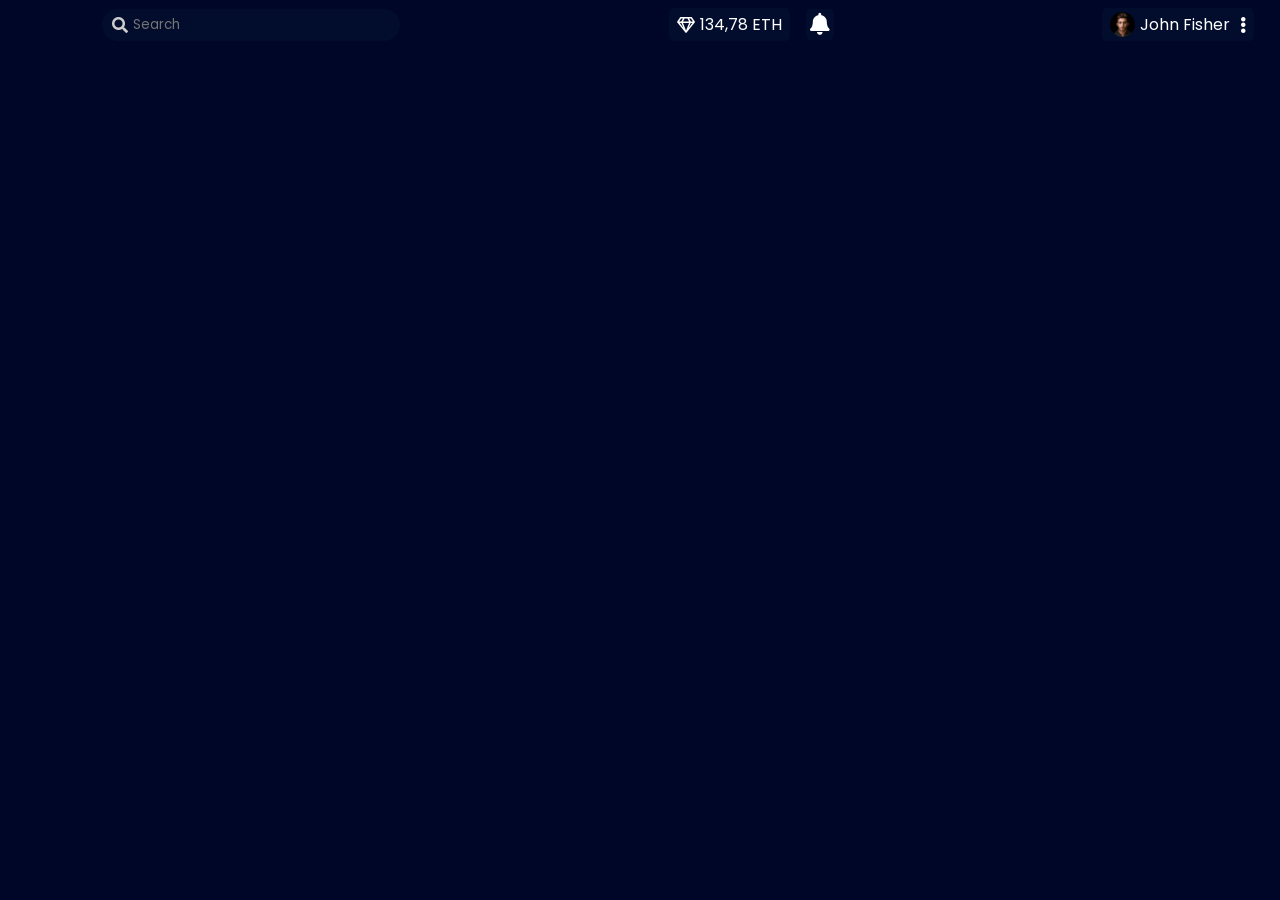
==== dashboard.html @ a359c1c5 "Working on header" ====
<!DOCTYPE html>
<html lang="en">

<head>
    <meta charset="UTF-8">
    <meta name="viewport" content="width=device-width, initial-scale=1.0">
    <title>Coinroll Dashboard</title>
    <link href="https://fonts.googleapis.com/css2?family=Poppins:wght@100;200;300;400;500;600&display=swap"
        rel="stylesheet">
    <link rel="stylesheet" href="./style.css">
    <link rel="stylesheet" href="https://use.fontawesome.com/releases/v5.15.4/css/all.css"
        integrity="sha384-DyZ88mC6Up2uqS4h/KRgHuoeGwBcD4Ng9SiP4dIRy0EXTlnuz47vAwmeGwVChigm" crossorigin="anonymous">
</head>

<body>

    <div>
        <!--- Navigation Bar --->
        <nav class="our-nav flex-div">
            <div class="nav-icon">
                <i class="fas fa-bars"></i>
            </div>
            <div class="nav-left flex-div">
                <div class="search-box flex-div">
                    <i class="fas fa-search"></i>
                    <input type="text" placeholder="Search">
                </div>
            </div>
            <div class="nav-middle flex-div">
                <div class="amount-eth flex-div">
                    <i class="far fa-gem"></i>
                    <p>134,78 ETH</p>
                </div>
                <div class="notif flex-div">
                    <i class="fas fa-bell"></i>
                </div>
            </div>
            <div class="nav-right flex-div">
                <div class="profil flex-div">
                    <img src="./asset/profile.jpg" alt="My Profil">
                    <p>John Fisher</p>
                    <i class="fas fa-ellipsis-v"></i>
                </div>
            </div>
        </nav>
    </div>

</body>

</html>
---- style.css ----
:root {
    --grad: linear-gradient(120deg, #CF00E5 0%, #8300D8 100%);
    --purp: #CF00E5;
    --blue1: #000628;
    --blue2: #020d2d;
    --blue3: #041130;
}
* {
    font-family: 'Poppins', sans-serif;
    box-sizing: border-box;
    margin: 0;
    padding: 0;
}
a {
    text-decoration: none;
}
.flex-div {
    display: flex;
    align-items: center;
}

/* Navigation Bar */
body {
    background-color: var(--blue1);
}
.our-nav {
    padding: 8px 2% 8px 8%;
    background-color: var(--blue1);
    justify-content: space-between;
    position: sticky;
    top: 0;
    right: 0;
    left: 0;
    z-index: 20;
}
.nav-icon {
    color: #fff;
    cursor: pointer;
    border-radius: 4px;
    padding: 3px 8px;
    display: none;
}
.nav-icon:hover {
    background-color: var(--blue2);
}
.nav-left .search-box {
    padding: 6px 10px;
    border-radius: 25px;
    background: var(--blue2);
}
.nav-left .search-box i {
    font-size: 1rem;
    color: #ccc;
}
.nav-left .search-box input {
    border: 0;
    outline: 0;
    background: transparent;
    padding-left: 5px;
    color: #fff;
}
.nav-middle .amount-eth {
    padding: 4px 8px;
    background: var(--blue2);
    border-radius: 5px;
    color: #fff;
    font-size: 1rem;
}
.nav-middle .amount-eth p{
    padding-left: 5px;
}
.nav-middle .notif {
    padding: 4px;
    background: var(--blue2);
    border-radius: 5px;
    font-size: 1.4rem;
    margin-left: 1rem;
    color: #fff;
    cursor: pointer;
}
.nav-right .profil {
    padding: 4px 8px;
    background: var(--blue2);
    border-radius: 5px;
    color: #fff;
    font-size: 1rem;
}
.nav-right .profil img {
    width: 25px;
    border-radius: 15px;
}
.nav-right .profil p {
    padding-left: 5px;
}
.nav-right .profil i {
    padding-left: 10px;
    cursor: pointer;
}
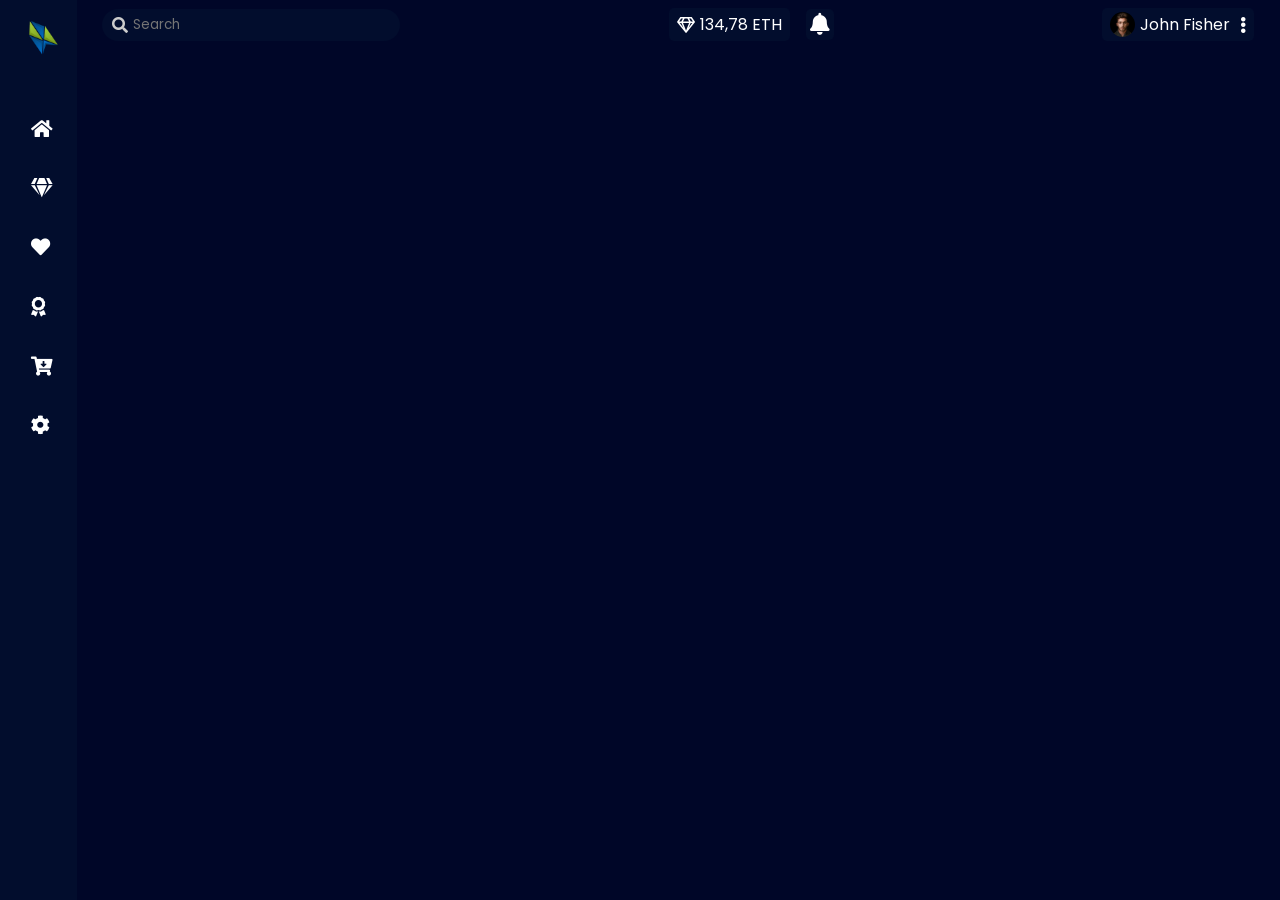
==== commit f9930c10: "Add sidebar" ====
--- a/dashboard.html
+++ b/dashboard.html
@@ -43,6 +43,23 @@
                 </div>
             </div>
         </nav>
+
+        <!--- Side Bar --->
+        <div class="side-bar">
+            <div class="logo">
+                <img src="./asset/logo.png" alt="Logo">
+            </div>
+            <div class="shorcut-links">
+                <a href="#"><i class="fas fa-home"></i></a>
+                <a href="#"><i class="fas fa-gem"></i></a>
+                <a href="#"><i class="fas fa-heart"></i></a>
+                <a href="#"><i class="fas fa-award"></i></a>
+                <a href="#"><i class="fas fa-cart-arrow-down"></i></a>
+                <a href="#"><i class="fas fa-cog"></i></a>
+            </div>
+        </div>
+
+        
     </div>
 
 </body>
--- a/style.css
+++ b/style.css
@@ -95,4 +95,36 @@
 .nav-right .profil i {
     padding-left: 10px;
     cursor: pointer;
+}
+
+/* Side Bar */
+.side-bar {
+    width: 6%;
+    height: 170vh;
+    background: var(--blue2);
+    padding-left: 2%;
+    padding-top: 20px;
+    top: 0;
+    z-index: 30;
+    position: fixed;
+}
+.logo img {
+    width: 35px;
+}
+.shorcut-links {
+    padding-top: 25px;
+}
+.shorcut-links a {
+    margin-top: 1.5rem;
+    margin-bottom: 1rem;
+    display: flex;
+    align-items: center;
+    width: fit-content;
+    padding: .5rem 5px;
+    flex-wrap: wrap;
+    color: #fff;
+    font-size: 1.2rem;
+}
+.shorcut-links a:hover, .shorcut-links a:active {
+    border-left: 3px solid #CF00E5;
 }
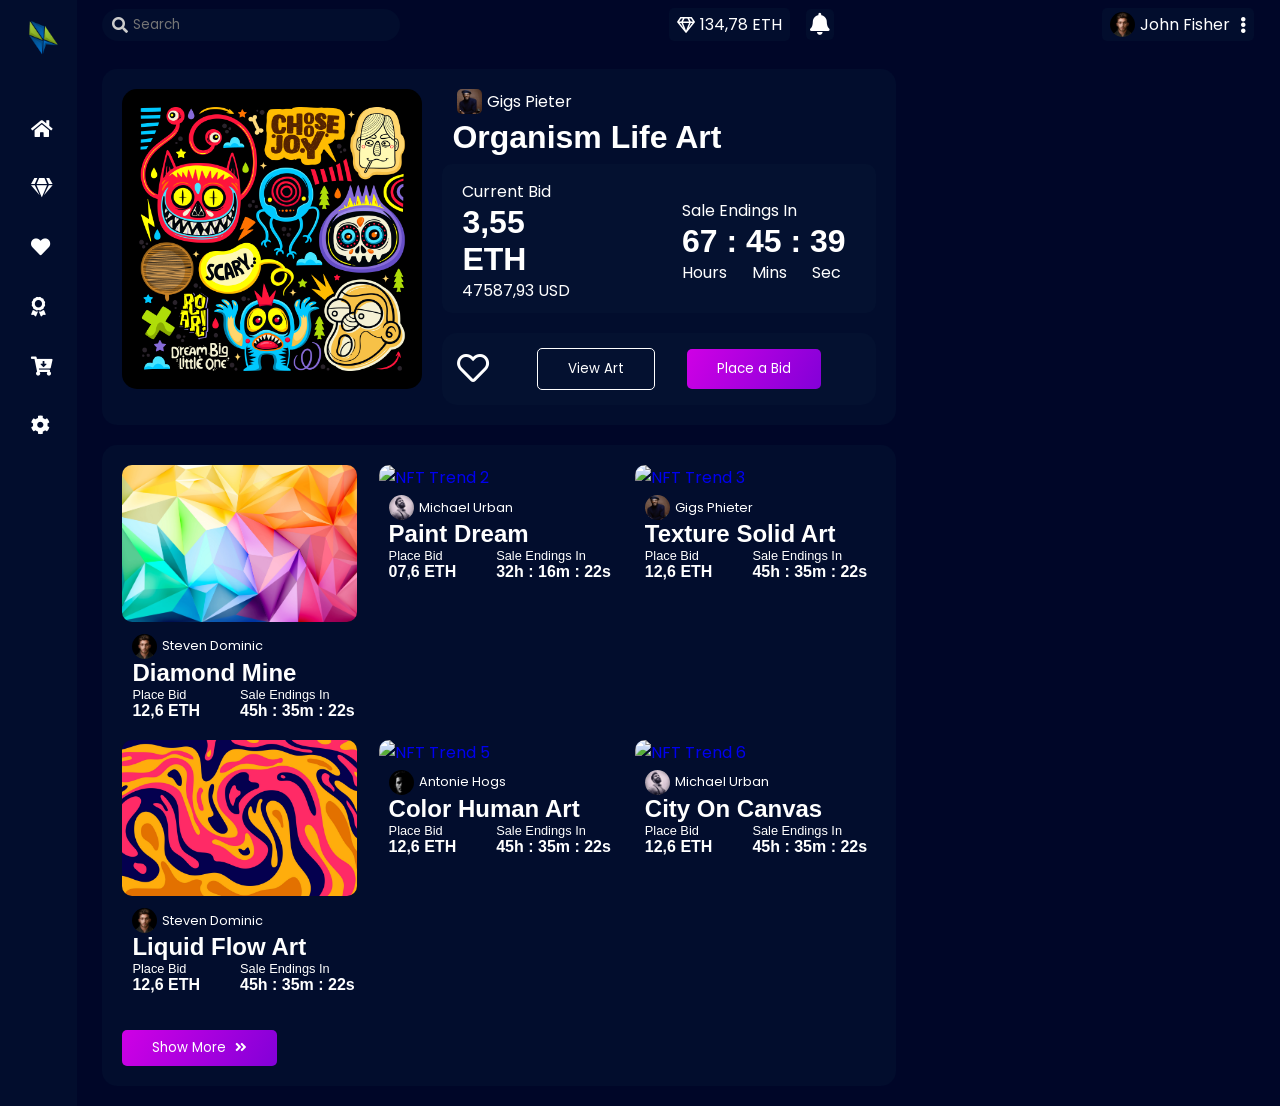
==== commit 3f6651e2: "Working on main section" ====
--- a/dashboard.html
+++ b/dashboard.html
@@ -59,7 +59,178 @@
             </div>
         </div>
 
-        
+        <!--- Main Section --->
+        <div class="container">
+
+            <!--- Main Container --->
+            <div class="large-container">
+                <div class="main-container">
+                    <div class="nft">
+                        <img src="./asset/main-nft.jpg" alt="NFT-1">
+                    </div>
+                    <div class="nft-text">
+                        <div class="creator creator-1 flex-div">
+                            <img src="./asset/creator1.jpg">
+                            <p>Gigs Pieter</p>
+                        </div>
+                        <h1 class="title-nft">Organism Life Art</h1>
+                        <div class="detail-nft flex-div">
+                            <div class="current-bid">
+                                <p>Current Bid</p>
+                                <h1>3,55 ETH</h1>
+                                <p>47587,93 USD</p>
+                            </div>
+                            <div class="sale-detail">
+                                <p>Sale Endings In</p>
+                                <h1>67 : 45 : 39</h1>
+                                <span>
+                                    <p>Hours</p>
+                                    <p>Mins</p>
+                                    <p>Sec</p>
+                                </span>
+                            </div>
+                        </div>
+                        <div class="option-nft flex-div">
+                            <a href="#"><i class="far fa-heart"></i></a>
+                            <div class="button-1">
+                                <button>View Art</button>
+                            </div>
+                            <div class="button-2">
+                                <button>Place a Bid</button>
+                            </div>
+                        </div>
+                    </div>
+                </div>
+                <div class="list-container">
+                    <div class="nft-list">
+                        <a href="#"><img src="./asset/nft-1.jpg" class="thumbnail" alt="NFT Trend 1"></a>
+                        <div class="nft-list-detail">
+                            <div class="creator creator-2 flex-div">
+                                <img src="./asset/creator2.jpg">
+                                <p>Steven Dominic</p>
+                            </div>
+                            <h1>Diamond Mine</h1>
+                            <div class="more-detail flex-div">
+                                <div class="more-detail-price">
+                                    <p>Place Bid</p>
+                                    <h1>12,6 ETH</h1>
+                                </div>
+                                <div class="more-detail-hours">
+                                    <p>Sale Endings In</p>
+                                    <h1>45h : 35m : 22s</h1>
+                                </div>
+                            </div>
+                        </div>
+                    </div>
+                    <div class="nft-list">
+                        <a href="#"><img src="./asset/nft-2.jpg" class="thumbnail" alt="NFT Trend 2"></a>
+                        <div class="nft-list-detail">
+                            <div class="creator creator-2 flex-div">
+                                <img src="./asset/creator3.jpg">
+                                <p>Michael Urban</p>
+                            </div>
+                            <h1>Paint Dream</h1>
+                            <div class="more-detail flex-div">
+                                <div class="more-detail-price">
+                                    <p>Place Bid</p>
+                                    <h1>07,6 ETH</h1>
+                                </div>
+                                <div class="more-detail-hours">
+                                    <p>Sale Endings In</p>
+                                    <h1>32h : 16m : 22s</h1>
+                                </div>
+                            </div>
+                        </div>
+                    </div>
+                    <div class="nft-list">
+                        <a href="#"><img src="./asset/nft-3.jpg" class="thumbnail" alt="NFT Trend 3"></a>
+                        <div class="nft-list-detail">
+                            <div class="creator creator-2 flex-div">
+                                <img src="./asset/creator1.jpg">
+                                <p>Gigs Phieter</p>
+                            </div>
+                            <h1>Texture Solid Art</h1>
+                            <div class="more-detail flex-div">
+                                <div class="more-detail-price">
+                                    <p>Place Bid</p>
+                                    <h1>12,6 ETH</h1>
+                                </div>
+                                <div class="more-detail-hours">
+                                    <p>Sale Endings In</p>
+                                    <h1>45h : 35m : 22s</h1>
+                                </div>
+                            </div>
+                        </div>
+                    </div>
+                    <div class="nft-list">
+                        <a href="#"><img src="./asset/nft-4.jpg" class="thumbnail" alt="NFT Trend 4"></a>
+                        <div class="nft-list-detail">
+                            <div class="creator creator-2 flex-div">
+                                <img src="./asset/creator2.jpg">
+                                <p>Steven Dominic</p>
+                            </div>
+                            <h1>Liquid Flow Art</h1>
+                            <div class="more-detail flex-div">
+                                <div class="more-detail-price">
+                                    <p>Place Bid</p>
+                                    <h1>12,6 ETH</h1>
+                                </div>
+                                <div class="more-detail-hours">
+                                    <p>Sale Endings In</p>
+                                    <h1>45h : 35m : 22s</h1>
+                                </div>
+                            </div>
+                        </div>
+                    </div>
+                    <div class="nft-list">
+                        <a href="#"><img src="./asset/nft-5.jpg" class="thumbnail" alt="NFT Trend 5"></a>
+                        <div class="nft-list-detail">
+                            <div class="creator creator-2 flex-div">
+                                <img src="./asset/creator4.jpg">
+                                <p>Antonie Hogs</p>
+                            </div>
+                            <h1>Color Human Art</h1>
+                            <div class="more-detail flex-div">
+                                <div class="more-detail-price">
+                                    <p>Place Bid</p>
+                                    <h1>12,6 ETH</h1>
+                                </div>
+                                <div class="more-detail-hours">
+                                    <p>Sale Endings In</p>
+                                    <h1>45h : 35m : 22s</h1>
+                                </div>
+                            </div>
+                        </div>
+                    </div>
+                    <div class="nft-list">
+                        <a href="#"><img src="./asset/nft-6.jpg" class="thumbnail" alt="NFT Trend 6"></a>
+                        <div class="nft-list-detail">
+                            <div class="creator creator-2 flex-div">
+                                <img src="./asset/creator3.jpg">
+                                <p>Michael Urban</p>
+                            </div>
+                            <h1>City On Canvas</h1>
+                            <div class="more-detail flex-div">
+                                <div class="more-detail-price">
+                                    <p>Place Bid</p>
+                                    <h1>12,6 ETH</h1>
+                                </div>
+                                <div class="more-detail-hours">
+                                    <p>Sale Endings In</p>
+                                    <h1>45h : 35m : 22s</h1>
+                                </div>
+                            </div>
+                        </div>
+                    </div>
+                    <div class="show-list flex-div">
+                        <button>Show More <i class="fas fa-angle-double-right"></i></button>
+                    </div>
+                </div>
+            </div>
+
+
+        </div>
+
     </div>
 
 </body>
--- a/style.css
+++ b/style.css
@@ -5,15 +5,18 @@
     --blue2: #020d2d;
     --blue3: #041130;
 }
+
 * {
     font-family: 'Poppins', sans-serif;
     box-sizing: border-box;
     margin: 0;
     padding: 0;
 }
+
 a {
     text-decoration: none;
 }
+
 .flex-div {
     display: flex;
     align-items: center;
@@ -23,6 +26,7 @@
 body {
     background-color: var(--blue1);
 }
+
 .our-nav {
     padding: 8px 2% 8px 8%;
     background-color: var(--blue1);
@@ -33,6 +37,7 @@
     left: 0;
     z-index: 20;
 }
+
 .nav-icon {
     color: #fff;
     cursor: pointer;
@@ -40,18 +45,22 @@
     padding: 3px 8px;
     display: none;
 }
+
 .nav-icon:hover {
     background-color: var(--blue2);
 }
+
 .nav-left .search-box {
     padding: 6px 10px;
     border-radius: 25px;
     background: var(--blue2);
 }
+
 .nav-left .search-box i {
     font-size: 1rem;
     color: #ccc;
 }
+
 .nav-left .search-box input {
     border: 0;
     outline: 0;
@@ -59,6 +68,7 @@
     padding-left: 5px;
     color: #fff;
 }
+
 .nav-middle .amount-eth {
     padding: 4px 8px;
     background: var(--blue2);
@@ -66,9 +76,11 @@
     color: #fff;
     font-size: 1rem;
 }
-.nav-middle .amount-eth p{
-    padding-left: 5px;
-}
+
+.nav-middle .amount-eth p {
+    padding-left: 5px;
+}
+
 .nav-middle .notif {
     padding: 4px;
     background: var(--blue2);
@@ -78,6 +90,7 @@
     color: #fff;
     cursor: pointer;
 }
+
 .nav-right .profil {
     padding: 4px 8px;
     background: var(--blue2);
@@ -85,13 +98,16 @@
     color: #fff;
     font-size: 1rem;
 }
+
 .nav-right .profil img {
     width: 25px;
     border-radius: 15px;
 }
+
 .nav-right .profil p {
     padding-left: 5px;
 }
+
 .nav-right .profil i {
     padding-left: 10px;
     cursor: pointer;
@@ -108,12 +124,15 @@
     z-index: 30;
     position: fixed;
 }
+
 .logo img {
     width: 35px;
 }
+
 .shorcut-links {
     padding-top: 25px;
 }
+
 .shorcut-links a {
     margin-top: 1.5rem;
     margin-bottom: 1rem;
@@ -125,6 +144,231 @@
     color: #fff;
     font-size: 1.2rem;
 }
+
 .shorcut-links a:hover, .shorcut-links a:active {
     border-left: 3px solid #CF00E5;
+}
+
+/* Main Section */
+.container {
+    display: flex;
+    background: var(--blue1);
+}
+
+/* Large Container */
+.large-container {
+    flex-basis: 70%;
+    background: var(--blue1);
+    padding-left: 8%;
+    padding-top: 20px;
+    padding-bottom: 20px;
+}
+
+.main-container {
+    background: var(--blue2);
+    border-radius: 15px;
+    display: flex;
+    padding-right: 20px;
+
+}
+
+.nft {
+    padding: 20px;
+}
+
+.nft img {
+    width: 300px;
+    border-radius: 15px;
+}
+
+.creator img {
+    width: 25px;
+    border-radius: 25px;
+}
+
+.creator-1 {
+    margin-left: 15px;
+}
+
+.creator-1 img {
+    border-radius: 5px;
+}
+
+.creator p {
+    color: white;
+    padding-left: 5px;
+}
+
+.nft-text {
+    padding: 20px 0;
+}
+
+.title-nft {
+    padding-top: 5px;
+    padding-left: 10px;
+}
+
+.nft-text h1 {
+    color: white;
+}
+
+.detail-nft {
+    padding: 15px 10px 10px 20px;
+    background: var(--blue3);
+    margin-top: .5rem;
+    border-radius: 10px;
+    color: white;
+    justify-content: space-between;
+}
+
+.sale-detail {
+    padding-left: 6rem;
+}
+
+.sale-detail span {
+    display: flex;
+}
+
+.sale-detail span p {
+    padding-right: 25px;
+}
+
+.option-nft {
+    margin-top: 20px;
+    padding: 15px;
+    background: var(--blue3);
+    border-radius: 15px;
+}
+
+.option-nft i {
+    font-size: 2rem;
+    color: white;
+    cursor: pointer;
+}
+
+.option-nft i:hover {
+    color: var(--purp);
+}
+
+.option-nft .button-1 {
+    padding-left: 3rem;
+}
+
+.option-nft .button-1 button {
+    padding: 10px 30px;
+    border-radius: 5px;
+    border: 1px solid #fff;
+    color: #fff;
+    cursor: pointer;
+    background: transparent;
+    transition: all ease 0.3s;
+}
+
+.option-nft .button-1 button:hover {
+    border: 1px solid #8300D8;
+    color: #8300D8;
+}
+
+.option-nft .button-2 {
+    padding-left: 2rem;
+}
+
+.option-nft .button-2 button {
+    padding: 10px 30px;
+    border: none;
+    border-radius: 5px;
+    cursor: pointer;
+    background: var(--grad);
+    color: #fff;
+    transition: all ease 0.3s;
+}
+
+.option-nft .button-2 button:hover {
+    background: transparent;
+    border: 1px solid #8300D8;
+    color: #8300D8;
+}
+
+.list-container {
+    display: grid;
+    grid-template-columns: repeat(auto-fit, minmax(230px, 1fr));
+    grid-column-gap: 15px;
+    grid-row-gap: 20px;
+    margin-top: 20px;
+    padding: 20px;
+    background: var(--blue2);
+    border-radius: 15px;
+}
+
+.nft-list .thumbnail {
+    width: 235px;
+    border-radius: 10px;
+}
+
+.creator-2 {
+    padding-top: 5px;
+}
+
+.creator-2 p {
+    font-size: .8rem;
+}
+
+.nft-list h1 {
+    color: #fff;
+    font-size: 1.5rem;
+    font-weight: 600;
+}
+
+.nft-list-detail {
+    padding-left: 10px;
+}
+
+.more-detail-price p {
+    font-size: .8rem;
+    color: #fff;
+    font-weight: 300;
+}
+
+.more-detail-price h1 {
+    font-size: 1rem;
+    font-weight: 600;
+}
+
+.more-detail-hours {
+    padding-left: 2.5rem;
+}
+
+.more-detail-hours p {
+    color: #fff;
+    font-size: .8rem;
+    font-weight: 300;
+}
+
+.more-detail-hours h1 {
+    font-size: 1rem;
+    font-weight: 600
+}
+
+.show-list {
+    margin-top: 1rem;
+}
+
+.show-list button {
+    padding: 8px 30px;
+    text-align: center;
+    background: var(--grad);
+    border: none;
+    border-radius: 5px;
+    color: #fff;
+    cursor: pointer;
+    transition: all ease 0.5s;
+}
+
+.show-list button i {
+    padding-left: 5px;
+}
+
+.show-list button:hover {
+    background: none;
+    transform: translateX(10px);
 }
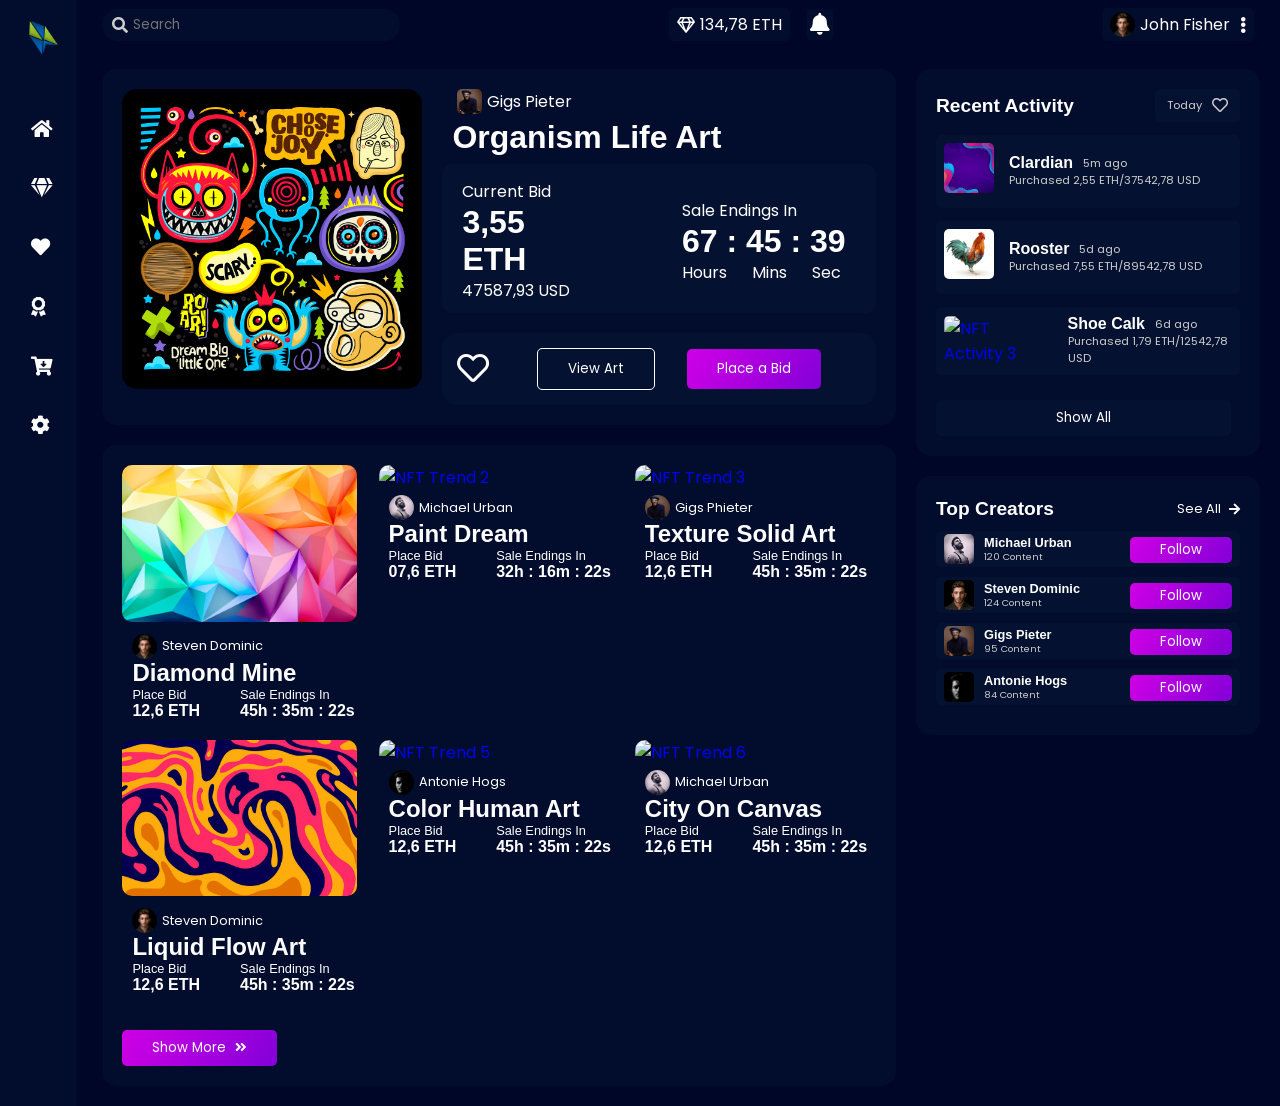
==== commit 154f8c8c: "Side section" ====
--- a/dashboard.html
+++ b/dashboard.html
@@ -228,6 +228,125 @@
                 </div>
             </div>
 
+            <!--- Side Container --->
+            <div class="side-container">
+                <div class="activity">
+                    <div class="activity-title flex-div">
+                        <h1>Recent Activity</h1>
+                        <div class="day flex-div">
+                            <p>Today</p>
+                            <a href="#"><i class="far fa-heart"></i></a>
+                        </div>
+                    </div>
+                    <div class="activity-items">
+                        <div class="items flex-div">
+                            <a href="#"><img src="./asset/activity-1.jpg" class="activity-thumbnail"
+                                    alt="NFT Activity 1"></a>
+                            <div class="items-detail">
+                                <div class="flex-div">
+                                    <h2>Clardian</h2>
+                                    <p>5m ago</p>
+                                </div>
+                                <p>Purchased 2,55 ETH/37542,78 USD</p>
+                            </div>
+                        </div>
+                    </div>
+                    <div class="activity-items">
+                        <div class="items flex-div">
+                            <a href="#"><img src="./asset/activity-2.jpg" class="activity-thumbnail"
+                                    alt="NFT Activity 2"></a>
+                            <div class="items-detail">
+                                <div class="flex-div">
+                                    <h2>Rooster</h2>
+                                    <p>5d ago</p>
+                                </div>
+                                <p>Purchased 7,55 ETH/89542,78 USD</p>
+                            </div>
+                        </div>
+                    </div>
+                    <div class="activity-items">
+                        <div class="items flex-div">
+                            <a href="#"><img src="./asset/activity-3.jpg" class="activity-thumbnail"
+                                    alt="NFT Activity 3"></a>
+                            <div class="items-detail">
+                                <div class="flex-div">
+                                    <h2>Shoe Calk</h2>
+                                    <p>6d ago</p>
+                                </div>
+                                <p>Purchased 1,79 ETH/12542,78 USD</p>
+                            </div>
+                        </div>
+                    </div>
+                    <div class="activity-button flex-div">
+                        <button>Show All</button>
+                    </div>
+                </div>
+                <div class="top-creators">
+                    <div class="top-title flex-div">
+                        <h1>Top Creators</h1>
+                        <div class="see-all flex-div">
+                            <p>See All</p>
+                            <a href="#"><i class="fas fa-arrow-right"></i></a>
+                        </div>
+                    </div>
+                    <div class="top-items">
+                        <div class="items-creator flex-div">
+                            <div class="items-thumbnail flex-div">
+                                <img src="./asset/creator3.jpg" alt="Creator-1">
+                                <div>
+                                    <h2>Michael Urban</h2>
+                                    <P>120 Content</P>
+                                </div>
+                            </div>
+                            <div class="thumbnail-button">
+                                <button>Follow</button>
+                            </div>
+                        </div>
+                    </div>
+                    <div class="top-items">
+                        <div class="items-creator flex-div">
+                            <div class="items-thumbnail flex-div">
+                                <img src="./asset/creator2.jpg" alt="Creator-1">
+                                <div>
+                                    <h2>Steven Dominic</h2>
+                                    <P>124 Content</P>
+                                </div>
+                            </div>
+                            <div class="thumbnail-button">
+                                <button>Follow</button>
+                            </div>
+                        </div>
+                    </div>
+                    <div class="top-items">
+                        <div class="items-creator flex-div">
+                            <div class="items-thumbnail flex-div">
+                                <img src="./asset/creator1.jpg" alt="Creator-1">
+                                <div>
+                                    <h2>Gigs Pieter</h2>
+                                    <P>95 Content</P>
+                                </div>
+                            </div>
+                            <div class="thumbnail-button">
+                                <button>Follow</button>
+                            </div>
+                        </div>
+                    </div>
+                    <div class="top-items">
+                        <div class="items-creator flex-div">
+                            <div class="items-thumbnail flex-div">
+                                <img src="./asset/creator4.jpg" alt="Creator-1">
+                                <div>
+                                    <h2>Antonie Hogs</h2>
+                                    <P>84 Content</P>
+                                </div>
+                            </div>
+                            <div class="thumbnail-button">
+                                <button>Follow</button>
+                            </div>
+                        </div>
+                    </div>
+                </div>
+            </div>
 
         </div>
 
--- a/style.css
+++ b/style.css
@@ -371,4 +371,179 @@
 .show-list button:hover {
     background: none;
     transform: translateX(10px);
+}
+
+/* Side Container */
+.side-container {
+    padding-top: 20px;
+    background: var(--blue1);
+    padding-left: 20px;
+    padding-right: 20px;
+    position: sticky;
+    flex-basis: 30%;
+    z-index: 10;
+}
+
+.activity {
+    padding: 20px;
+    background: var(--blue2);
+    border-radius: 15px;
+}
+
+.activity h1 {
+    color: #fff;
+    font-size: 1.2rem;
+    font-weight: 600;
+}
+
+.day {
+    padding: 4px 12px;
+    background: var(--blue3);
+    border-radius: 5px;
+}
+
+.day p {
+    color: #ccc;
+    font-size: .7rem;
+    padding-right: 10px;
+}
+
+.day a i {
+    color: #ccc;
+}
+
+.activity-items {
+    padding: 8px;
+    background: var(--blue3);
+    border-radius: 5px;
+    margin-top: 13px;
+}
+
+.activity-thumbnail {
+    width: 50px;
+    border-radius: 5px;
+}
+
+.items-detail {
+    padding-left: 5px;
+}
+
+.items-detail h2 {
+    color: #fff;
+    font-size: 1rem;
+    padding-left: 10px;
+}
+
+.activity-title {
+    justify-content: space-between;
+}
+
+.items-detail p {
+    padding-left: 10px;
+    font-size: .7rem;
+    color: #ccc;
+}
+
+.activity-button {
+    padding-top: 25px;
+}
+
+.activity-button button {
+    padding: 8px 120px;
+    border-radius: 5px;
+    border: none;
+    background: var(--blue3);
+    color: #fff;
+    cursor: pointer;
+    transition: all ease 0.5s;
+}
+
+.activity-button button:hover {
+    background: transparent;
+    border: 1px solid #CF00E5;
+    color: #CF00E5;
+}
+
+.top-items {
+    padding: 3px;
+    background: var(--blue3);
+    border-radius: 5px;
+    margin-bottom: 10px;
+}
+
+.top-creators {
+    margin-top: 20px;
+    background: var(--blue2);
+    padding: 20px;
+    border-radius: 15px;
+}
+
+.top-title {
+    justify-content: space-between;
+    padding-bottom: 10px;
+}
+
+.items-creator {
+    justify-content: space-between;
+}
+
+.top-title h1 {
+    color: #fff;
+    font-size: 1.2rem;
+}
+
+.top-items img {
+    width: 30px;
+    border-radius: 5px;
+}
+
+.see-all p {
+    color: #fff;
+    font-size: .8rem;
+}
+
+.see-all i {
+    color: #fff;
+    font-size: .8rem;
+    padding-left: 8px;
+}
+
+.items-thumbnail {
+    align-items: center;
+    padding: 0 5px;
+}
+
+.items-thumbnail p {
+    color: #ccc;
+    font-size: .6rem;
+}
+
+.items-thumbnail h2 {
+    font-size: .8rem;
+    color: #fff;
+}
+
+.items-thumbnail div {
+    padding-left: 10px;
+}
+
+.thumbnail-button {
+    padding-left: 2rem;
+    padding-right: 5px;
+}
+
+.thumbnail-button button {
+    padding: 3px 30px;
+    border: none;
+    background: var(--grad);
+    border-radius: 5px;
+    color: #fff;
+    cursor: pointer;
+    transition: all ease 0.3s;
+}
+
+.thumbnail-button button:hover {
+    background: transparent;
+    color: #CF00E5;
+    border: 1px solid #CF00E5;
 }
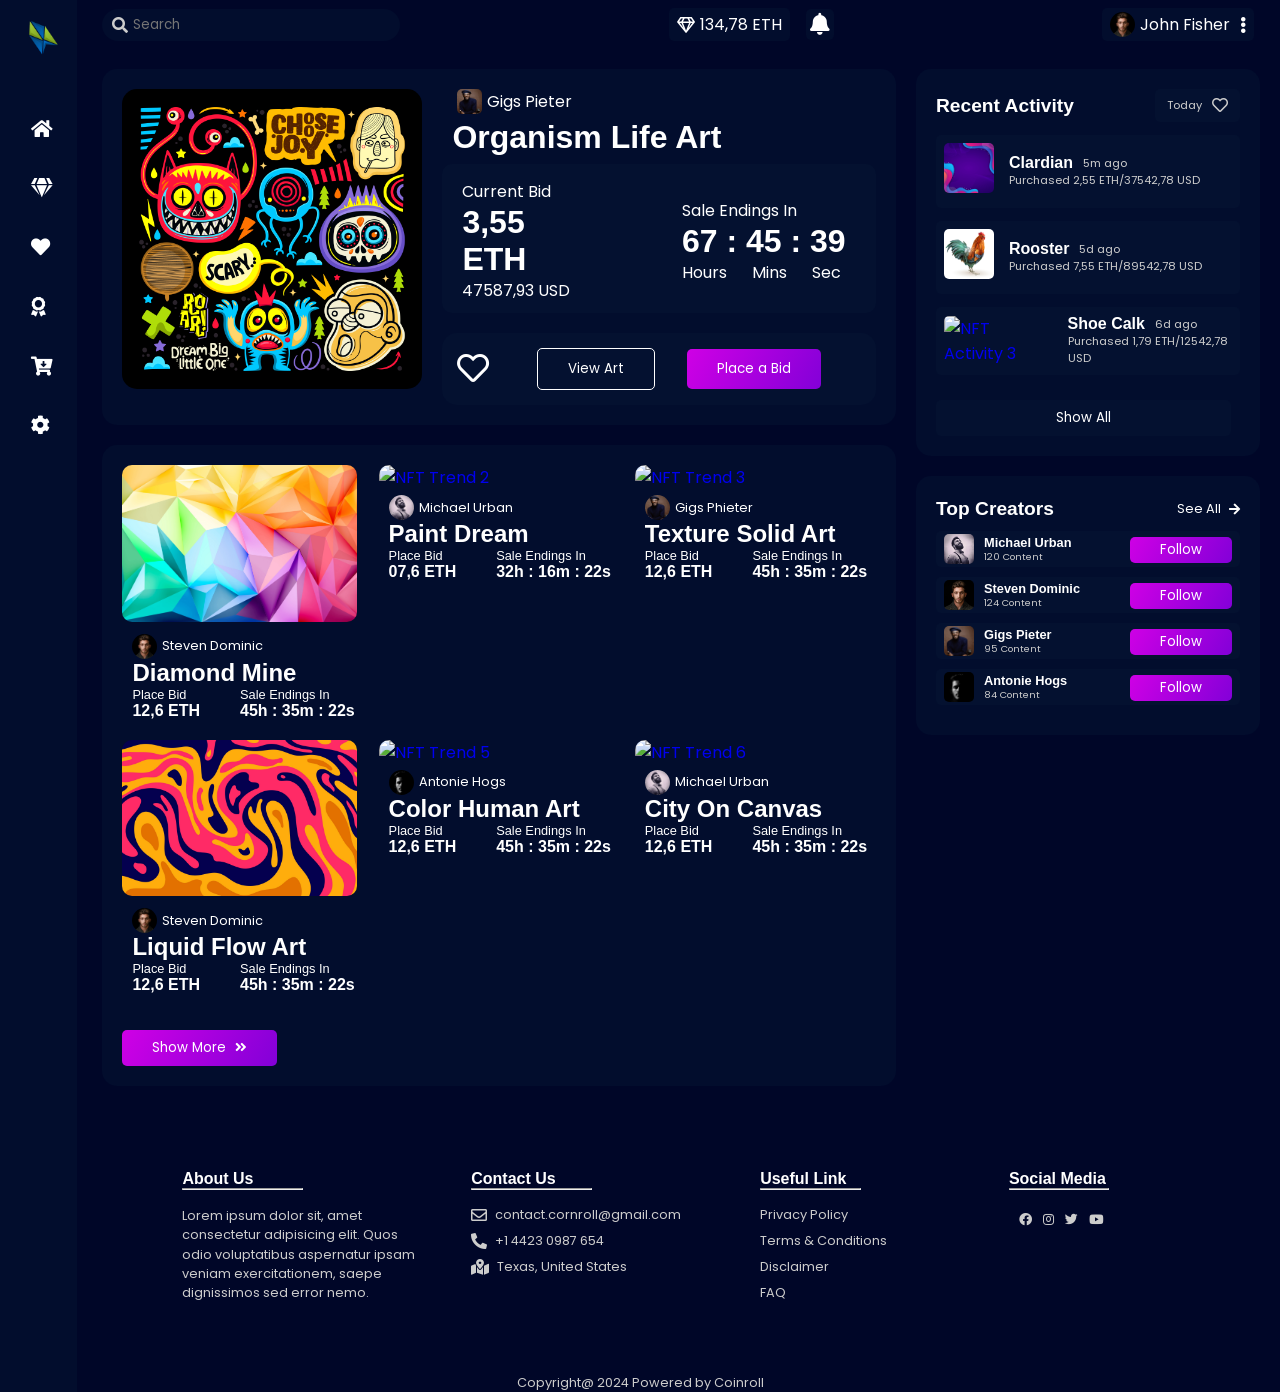
==== commit 87d0b08f: "Work on footer" ====
--- a/dashboard.html
+++ b/dashboard.html
@@ -350,6 +350,49 @@
 
         </div>
 
+        <!--- Footer --->
+        <footer class="our-footer">
+            <div class="about">
+                <h1>About Us</h1>
+                <hr>
+                <p>Lorem ipsum dolor sit, amet consectetur adipisicing elit. Quos odio voluptatibus aspernatur ipsam
+                    veniam exercitationem, saepe dignissimos sed error nemo.
+                </p>
+            </div>
+            <div class="contact-us">
+                <h1>Contact Us</h1>
+                <hr>
+                <ul>
+                    <li><i class="far fa-envelope"></i><span><a href="#">contact.cornroll@gmail.com</a></span></li>
+                    <li><i class="fas fa-phone-alt"></i><span><a href="#">+1 4423 0987 654</a></span></li>
+                    <li><i class="fas fa-map-marked-alt"></i><span>Texas, United States</span></li>
+                </ul>
+            </div>
+            <div class="useful-link">
+                <h1>Useful Link</h1>
+                <hr>
+                <ul>
+                    <li><a href="#">Privacy Policy</a></li>
+                    <li><a href="#">Terms & Conditions</a></li>
+                    <li><a href="#">Disclaimer</a></li>
+                    <li><a href="#">FAQ</a></li>
+                </ul>
+            </div>
+            <div class="social-media">
+                <h1>Social Media</h1>
+                <hr>
+                <span>
+                    <a href="#"><i class="fab fa-facebook"></i></a>
+                    <a href="#"><i class="fab fa-instagram"></i></a>
+                    <a href="#"><i class="fab fa-twitter"></i></a>
+                    <a href="#"><i class="fab fa-youtube"></i></a>
+                </span>
+            </div>
+        </footer>
+        <div class="copyright">
+            <p>Copyright@ 2024 Powered by <span>Coinroll</span></p>
+        </div>
+
     </div>
 
 </body>
--- a/style.css
+++ b/style.css
@@ -546,4 +546,89 @@
     background: transparent;
     color: #CF00E5;
     border: 1px solid #CF00E5;
+}
+
+/* Footer */
+.our-footer {
+    margin-left: 8%;
+    margin-top: 2rem;
+    padding: 2rem;
+    margin-right: 3%;
+    display: flex;
+}
+
+.our-footer h1 {
+    font-size: 1rem;
+    color: #fff;
+}
+
+.our-footer hr {
+    background: #fff;
+    width: 50%;
+    margin-bottom: 1rem;
+}
+
+.our-footer p {
+    font-size: .8rem;
+    color: #ccc;
+    line-height: 1.2rem;
+}
+
+.our-footer ul {
+    list-style: none;
+}
+
+.our-footer ul li {
+    display: flex;
+    align-items: center;
+    margin-bottom: 8px;
+}
+
+.our-footer a {
+    color: #ccc;
+    font-size: .8rem;
+}
+
+.our-footer span {
+    color: #ccc;
+    font-size: .8rem;
+}
+
+.our-footer i {
+    color: #ccc;
+    margin-right: 8px;
+}
+
+.our-footer .about {
+    flex-basis: 30%;
+    margin-left: 3rem;
+}
+
+.our-footer .contact-us {
+    flex-basis: 30%;
+    margin-left: 3rem;
+}
+
+.our-footer .useful-link {
+    flex-basis: 25%;
+    margin-left: 3rem;
+}
+
+.our-footer .social-media {
+    flex-basis: 25%;
+    margin-left: 3rem;
+}
+
+.social-media span {
+    margin-left: 10px;
+}
+
+.copyright {
+    text-align: center;
+    margin-top: 2rem;
+}
+
+.copyright p {
+    font-size: .8rem;
+    color: #ccc;
 }
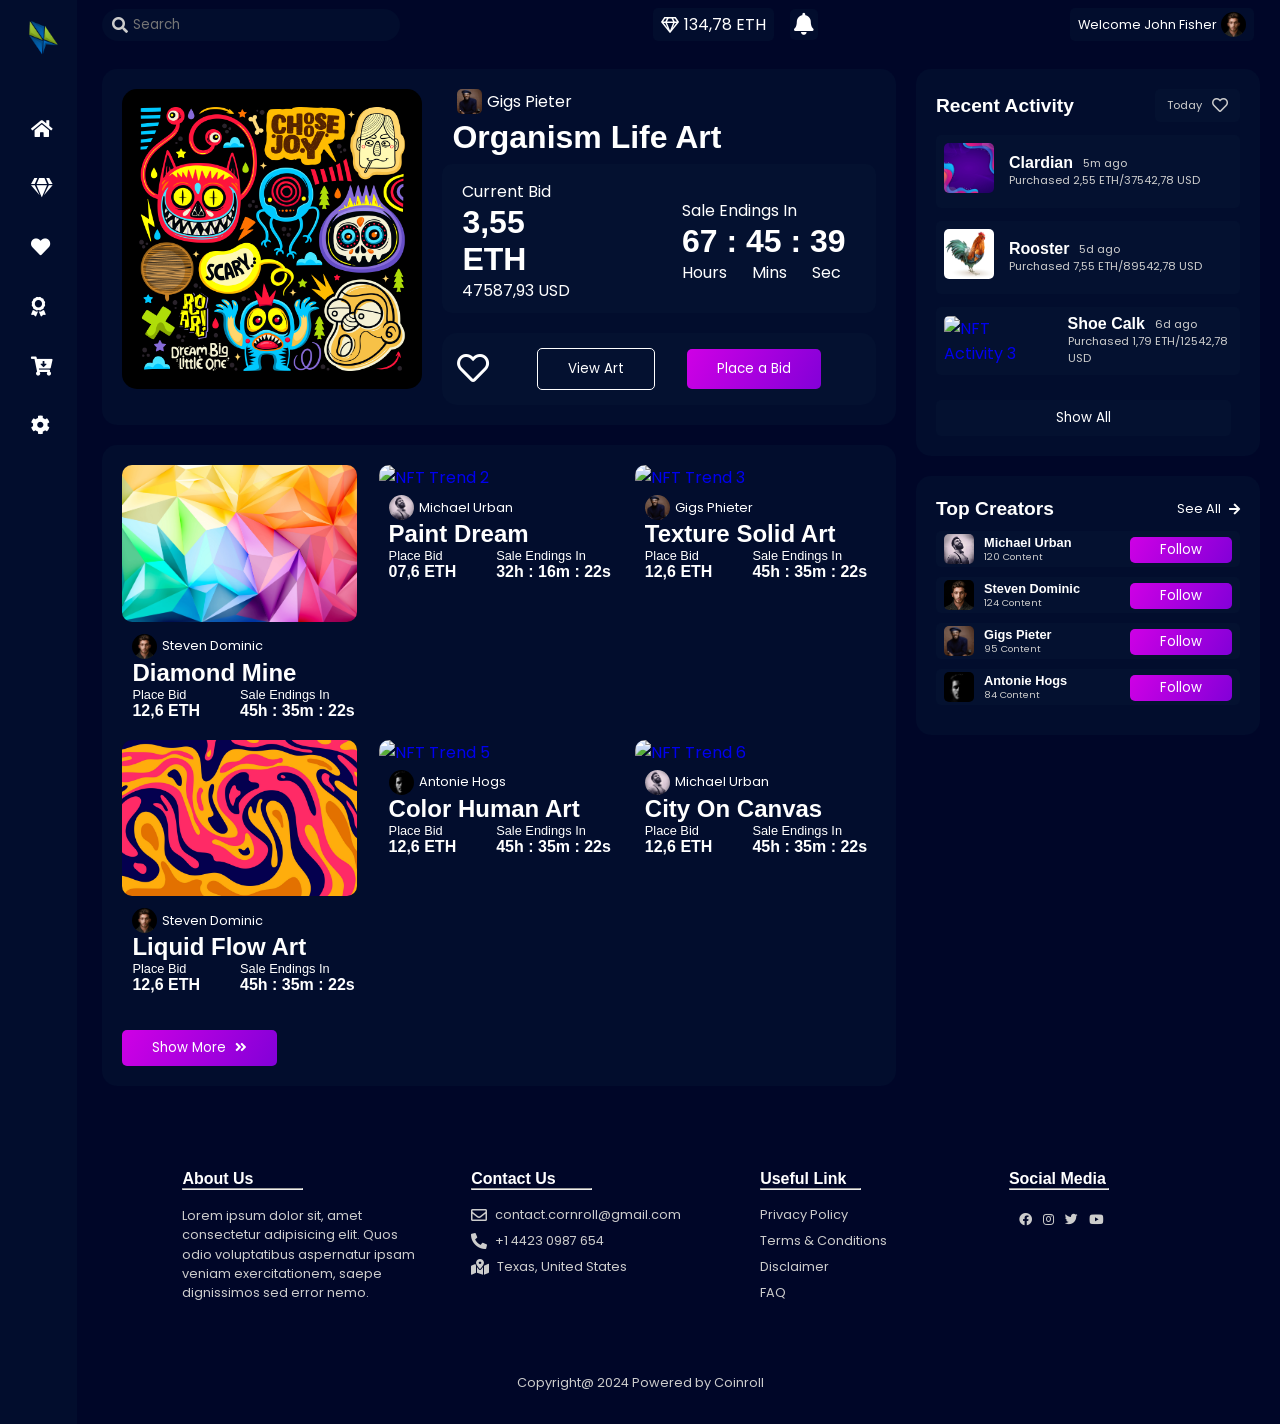
==== commit f94c07de: "Work on responsive layout" ====
--- a/dashboard.html
+++ b/dashboard.html
@@ -37,9 +37,8 @@
             </div>
             <div class="nav-right flex-div">
                 <div class="profil flex-div">
+                    <p>Welcome John Fisher</p>
                     <img src="./asset/profile.jpg" alt="My Profil">
-                    <p>John Fisher</p>
-                    <i class="fas fa-ellipsis-v"></i>
                 </div>
             </div>
         </nav>
--- a/style.css
+++ b/style.css
@@ -105,7 +105,8 @@
 }
 
 .nav-right .profil p {
-    padding-left: 5px;
+    font-size: 0.8rem;
+    margin-right: 4px;
 }
 
 .nav-right .profil i {
@@ -625,10 +626,157 @@
 
 .copyright {
     text-align: center;
-    margin-top: 2rem;
+    margin: 2rem 0;
 }
 
 .copyright p {
     font-size: .8rem;
     color: #ccc;
+}
+
+/* Responsive Web */
+@media (max-width:769px) {
+    .side-bar {
+        max-width: 0px;
+        width: 8%;
+        padding-left: 5px;
+        height: 300vh;
+        overflow: hidden;
+        visibility: hidden;
+    }
+
+    .side-bar.open {
+        visibility: visible;
+    }
+
+    .nav-icon {
+        display: block;
+    }
+
+    .container {
+        display: block;
+        margin-right: 6rem;
+    }
+
+    .main-container {
+        display: block;
+    }
+
+    .large-container {
+        flex-basis: 90%;
+    }
+
+    .side-container {
+        flex-basis: 90%;
+        padding-right: 0;
+    }
+
+    .our-nav {
+        position: sticky;
+        margin-right: 5rem;
+    }
+
+    .nft-text {
+        padding-left: 20px;
+    }
+
+    .show-side-bar {
+        display: flex;
+    }
+
+    .our-footer {
+        display: block;
+    }
+
+    .our-footer .about, .our-footer .social-media, .our-footer .contact-us, .our-footer .useful-link {
+        flex-basis: 100%;
+        margin-left: 0;
+        margin-top: 2rem;
+    }
+}
+
+@media (max-width:605px) {
+    .nav-left {
+        display: none;
+    }
+}
+
+@media (max-width:376px) {
+    .nav-middle .amount-eth p {
+        font-size: .8rem;
+    }
+
+    .notif i {
+        font-size: .8rem;
+    }
+
+    .nav-right .profil img {
+        width: 20px;
+    }
+
+    .nav-right .profil p {
+        font-size: .8rem;
+    }
+
+    .our-nav {
+        margin-right: 1rem;
+    }
+
+    .container {
+        margin-right: 1rem;
+        padding-left: 7px;
+    }
+
+    .logo img {
+        width: 25px;
+    }
+
+    .shorcut-links a {
+        font-size: .8rem;
+    }
+
+    .side-container {
+        margin-left: 15px;
+    }
+
+    .current-bid p {
+        font-size: .7rem;
+    }
+
+    .current-bid h1 {
+        font-size: 1.2rem;
+    }
+
+    .sale-detail p {
+        font-size: .7rem;
+    }
+
+    .sale-detail h1 {
+        font-size: 1.2rem;
+    }
+
+    .sale-detail {
+        padding-left: 1rem;
+    }
+
+    .option-nft .button-1 button {
+        padding: 10px 18px;
+    }
+
+    .option-nft .button-2 button {
+        padding: 10px 18px;
+    }
+
+    .option-nft .button-1 {
+        padding-left: 1rem;
+    }
+
+    .option-nft .button-2 {
+        padding-left: 1rem;
+    }
+
+    .activity-button button {
+        padding: 8px 118px;
+    }
+
 }
